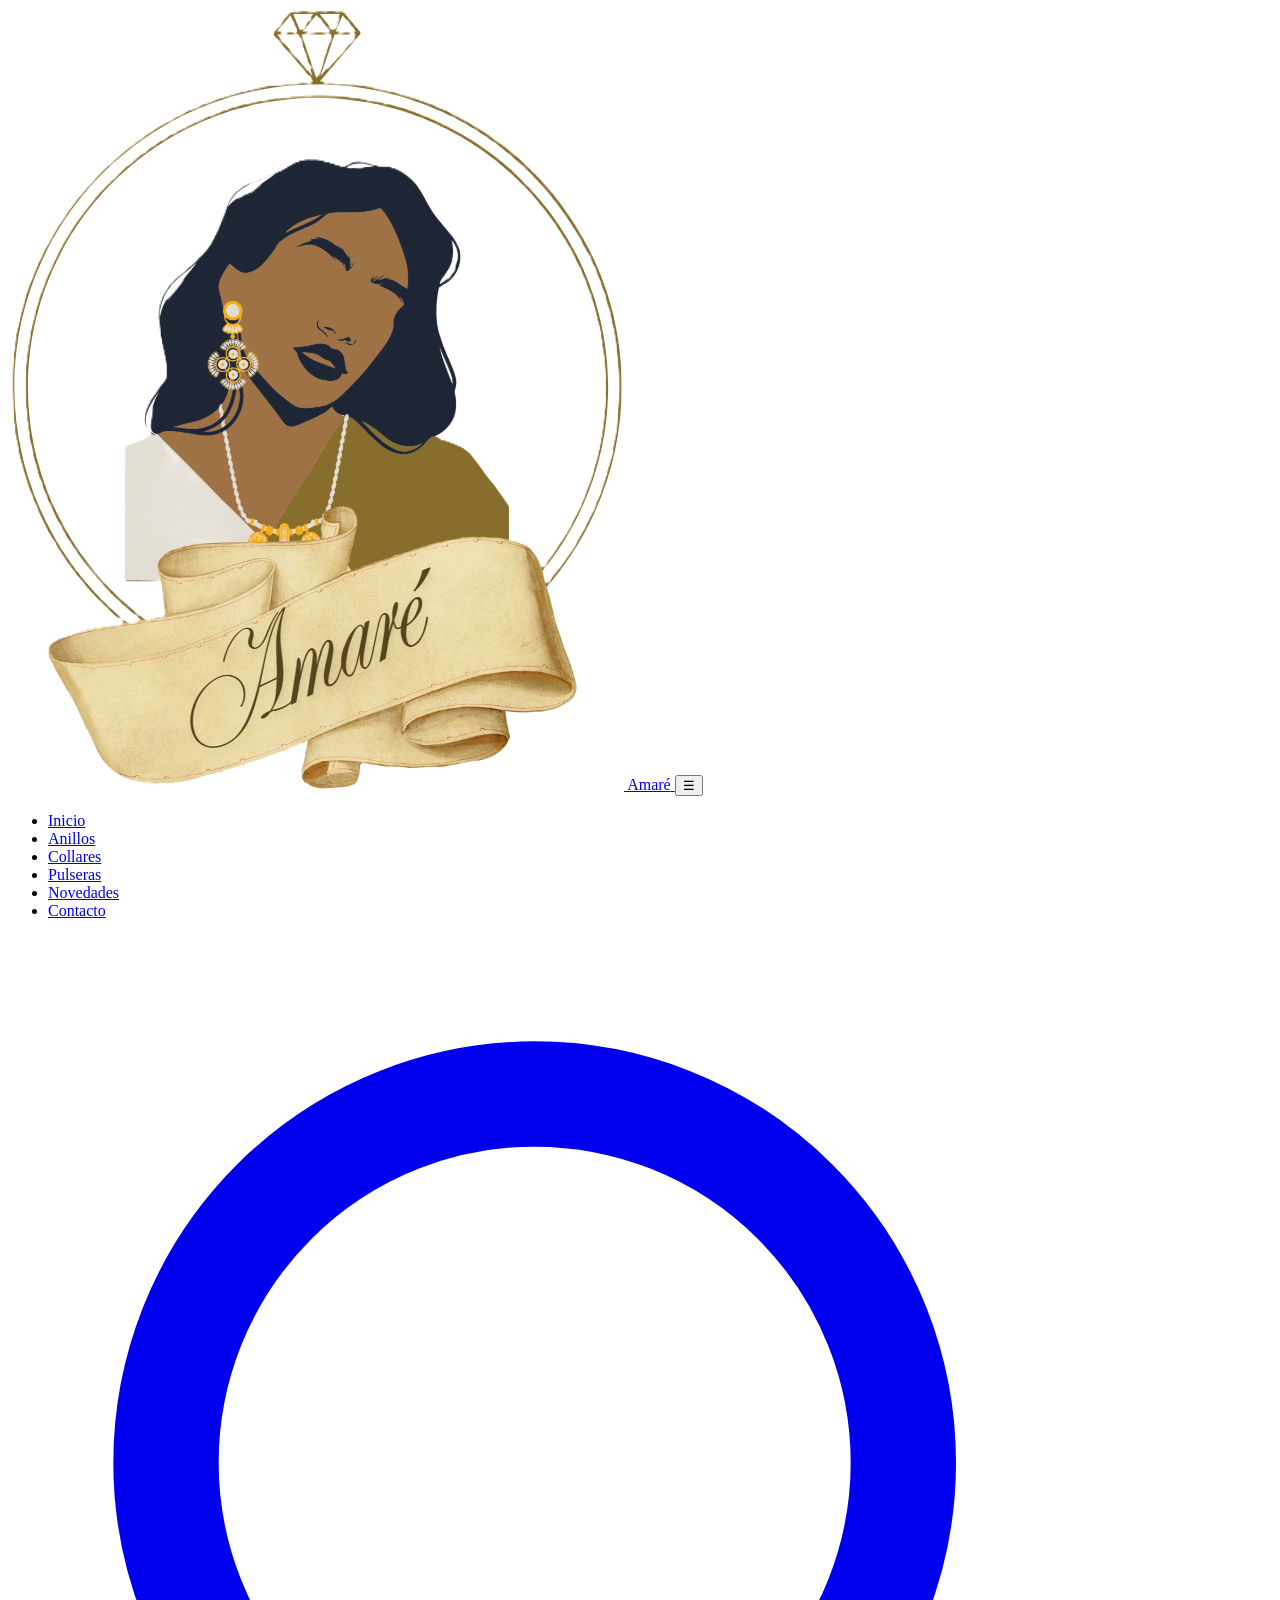
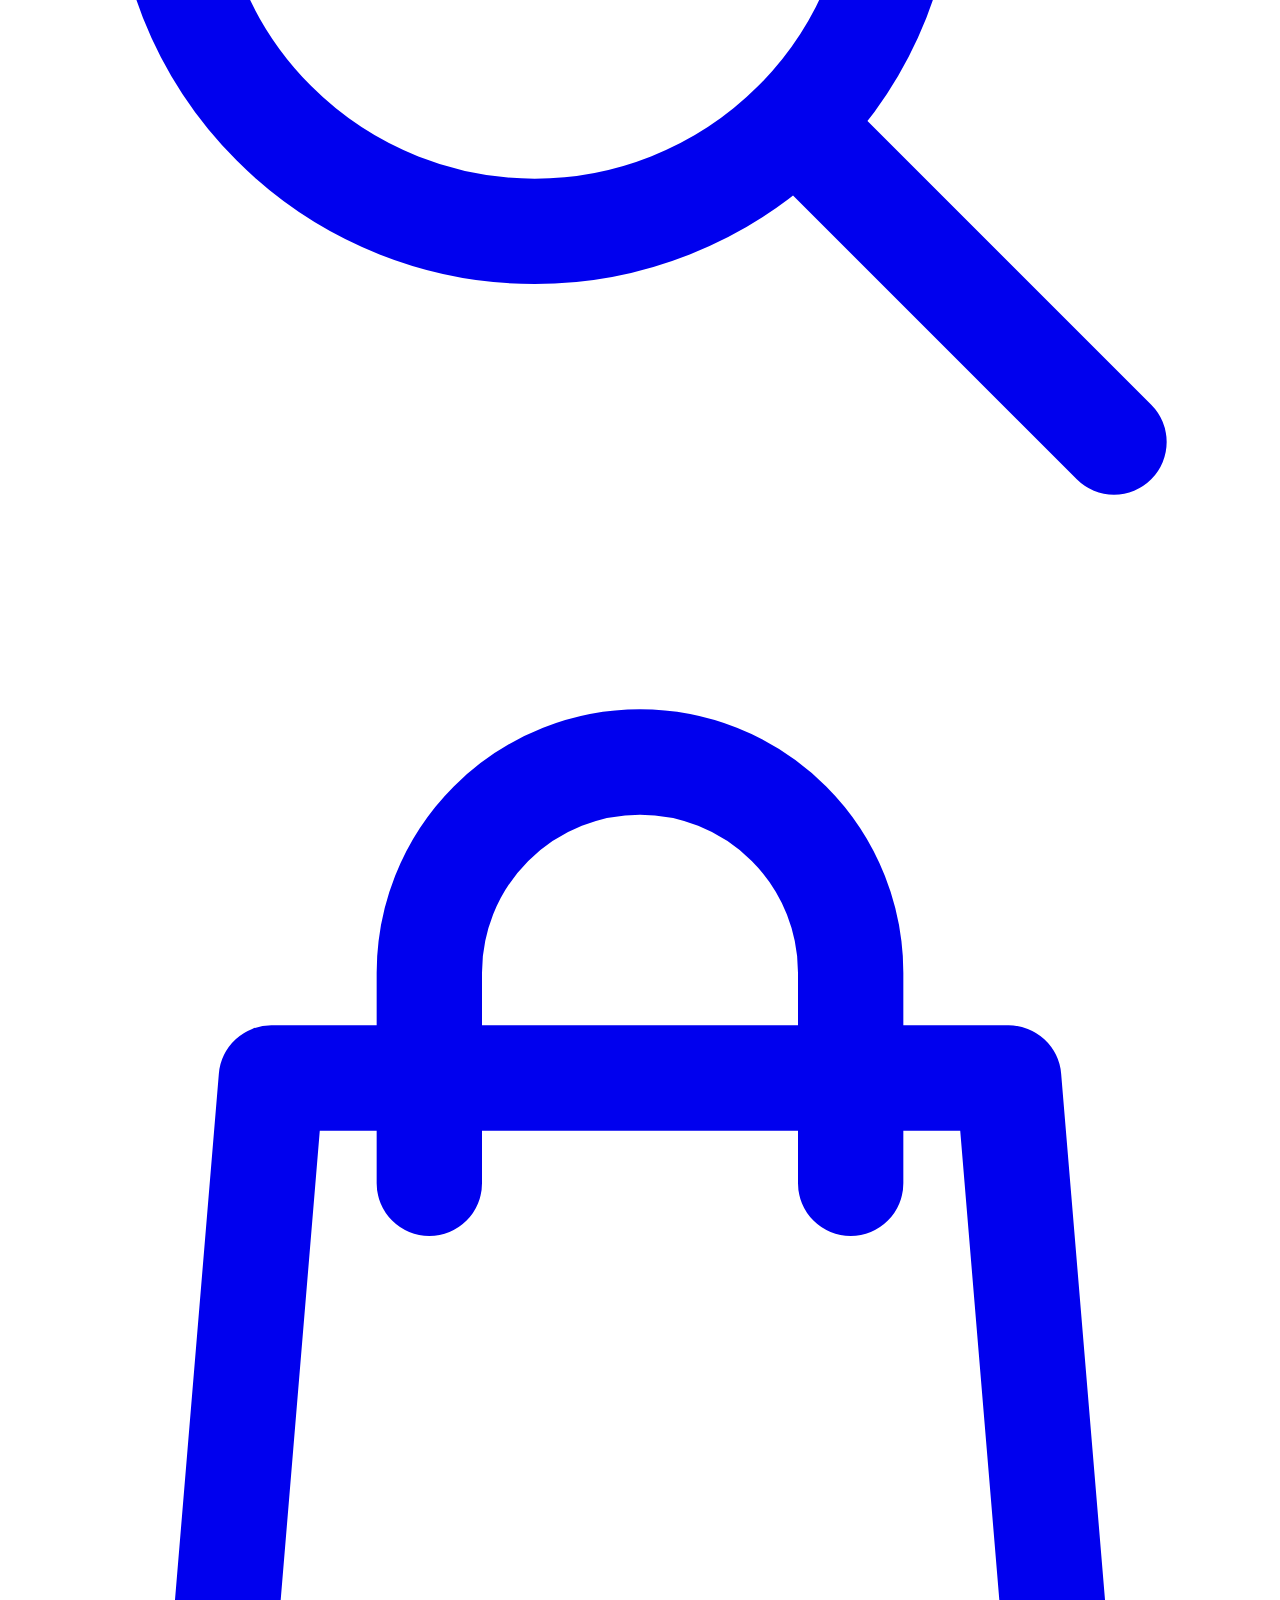
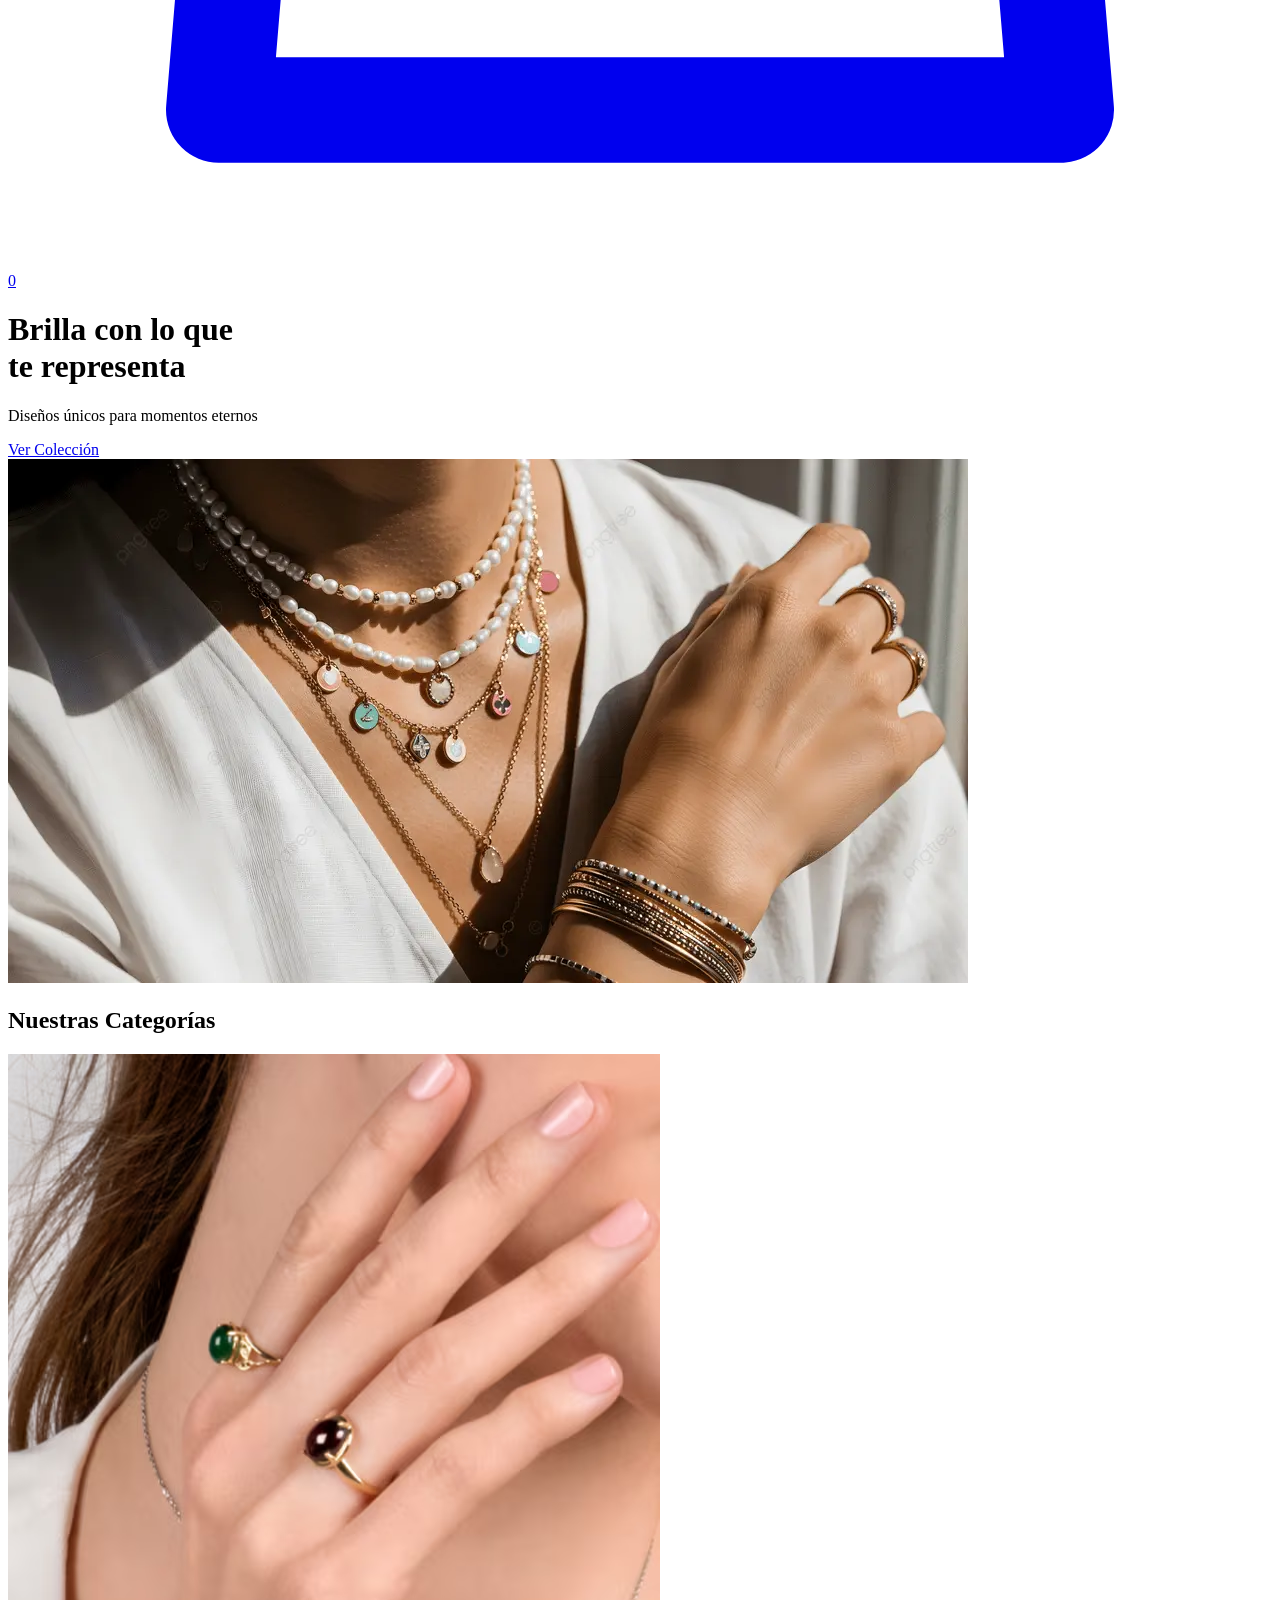
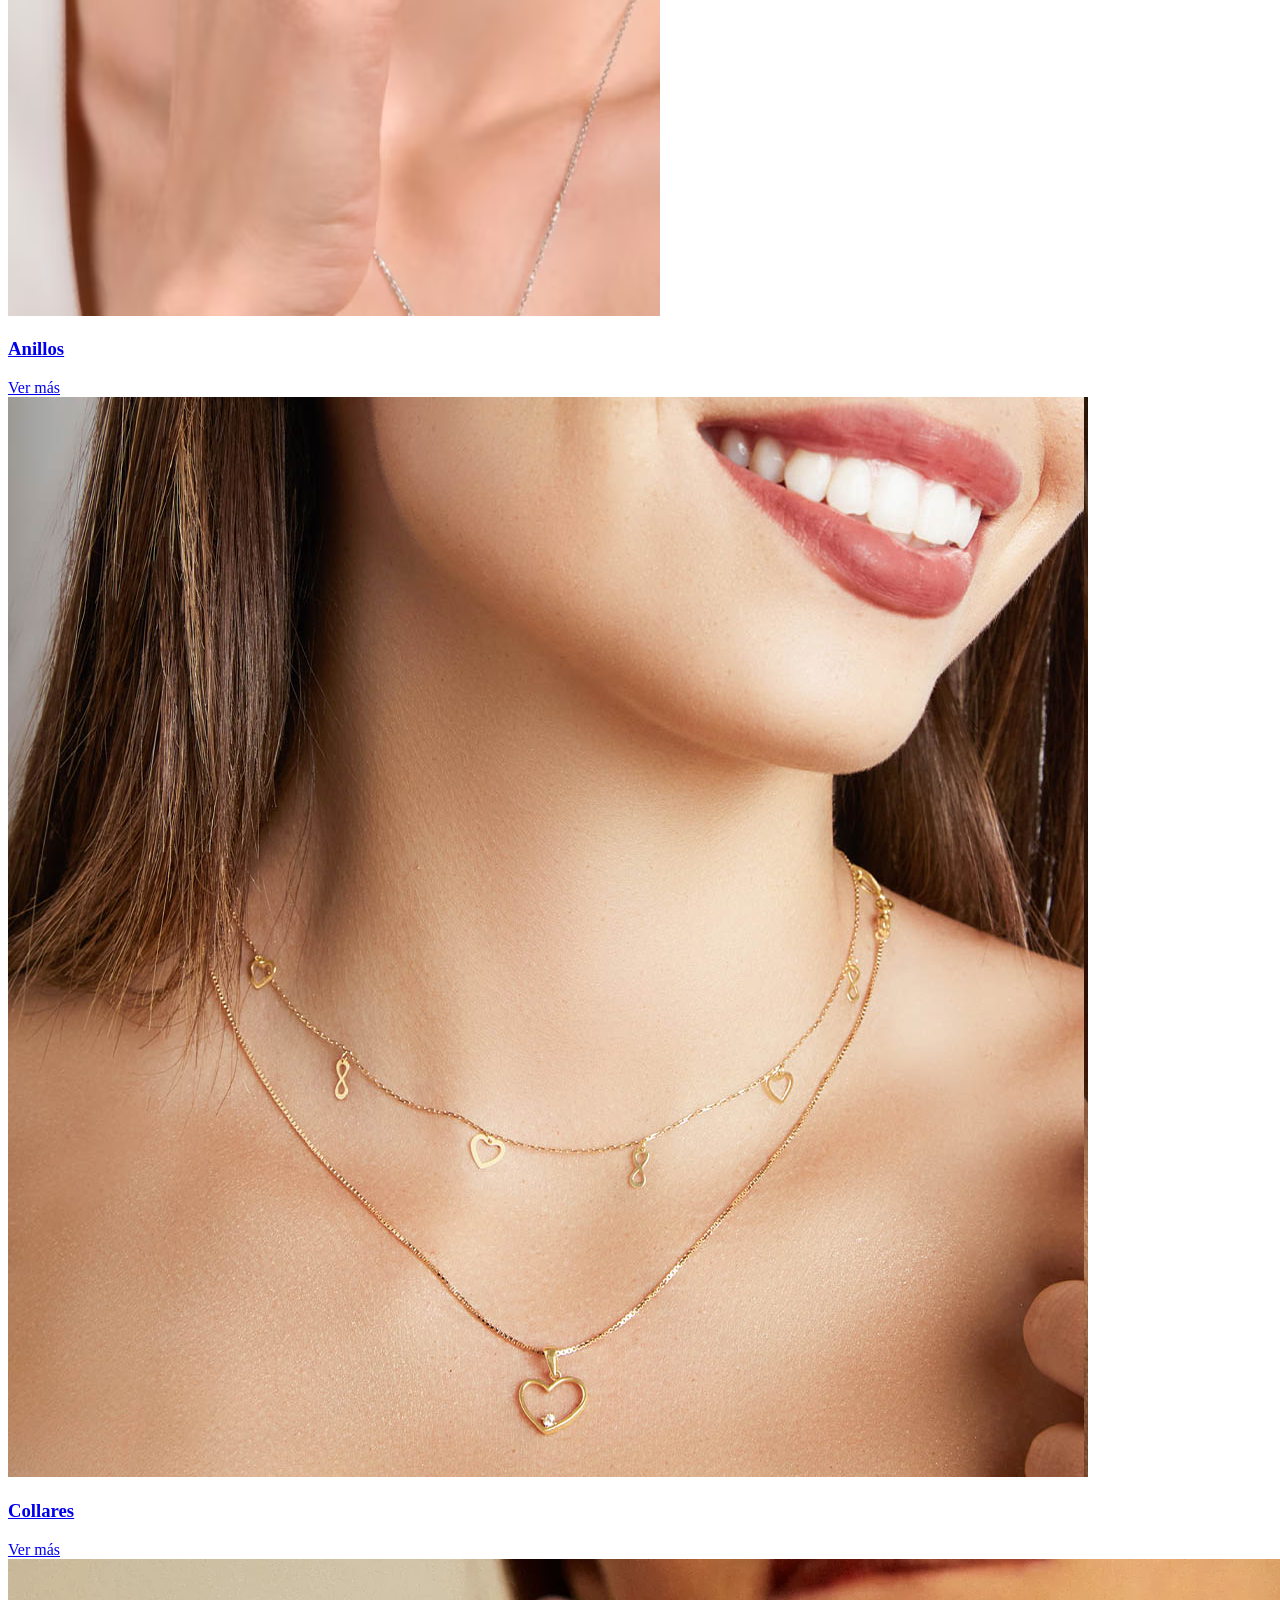
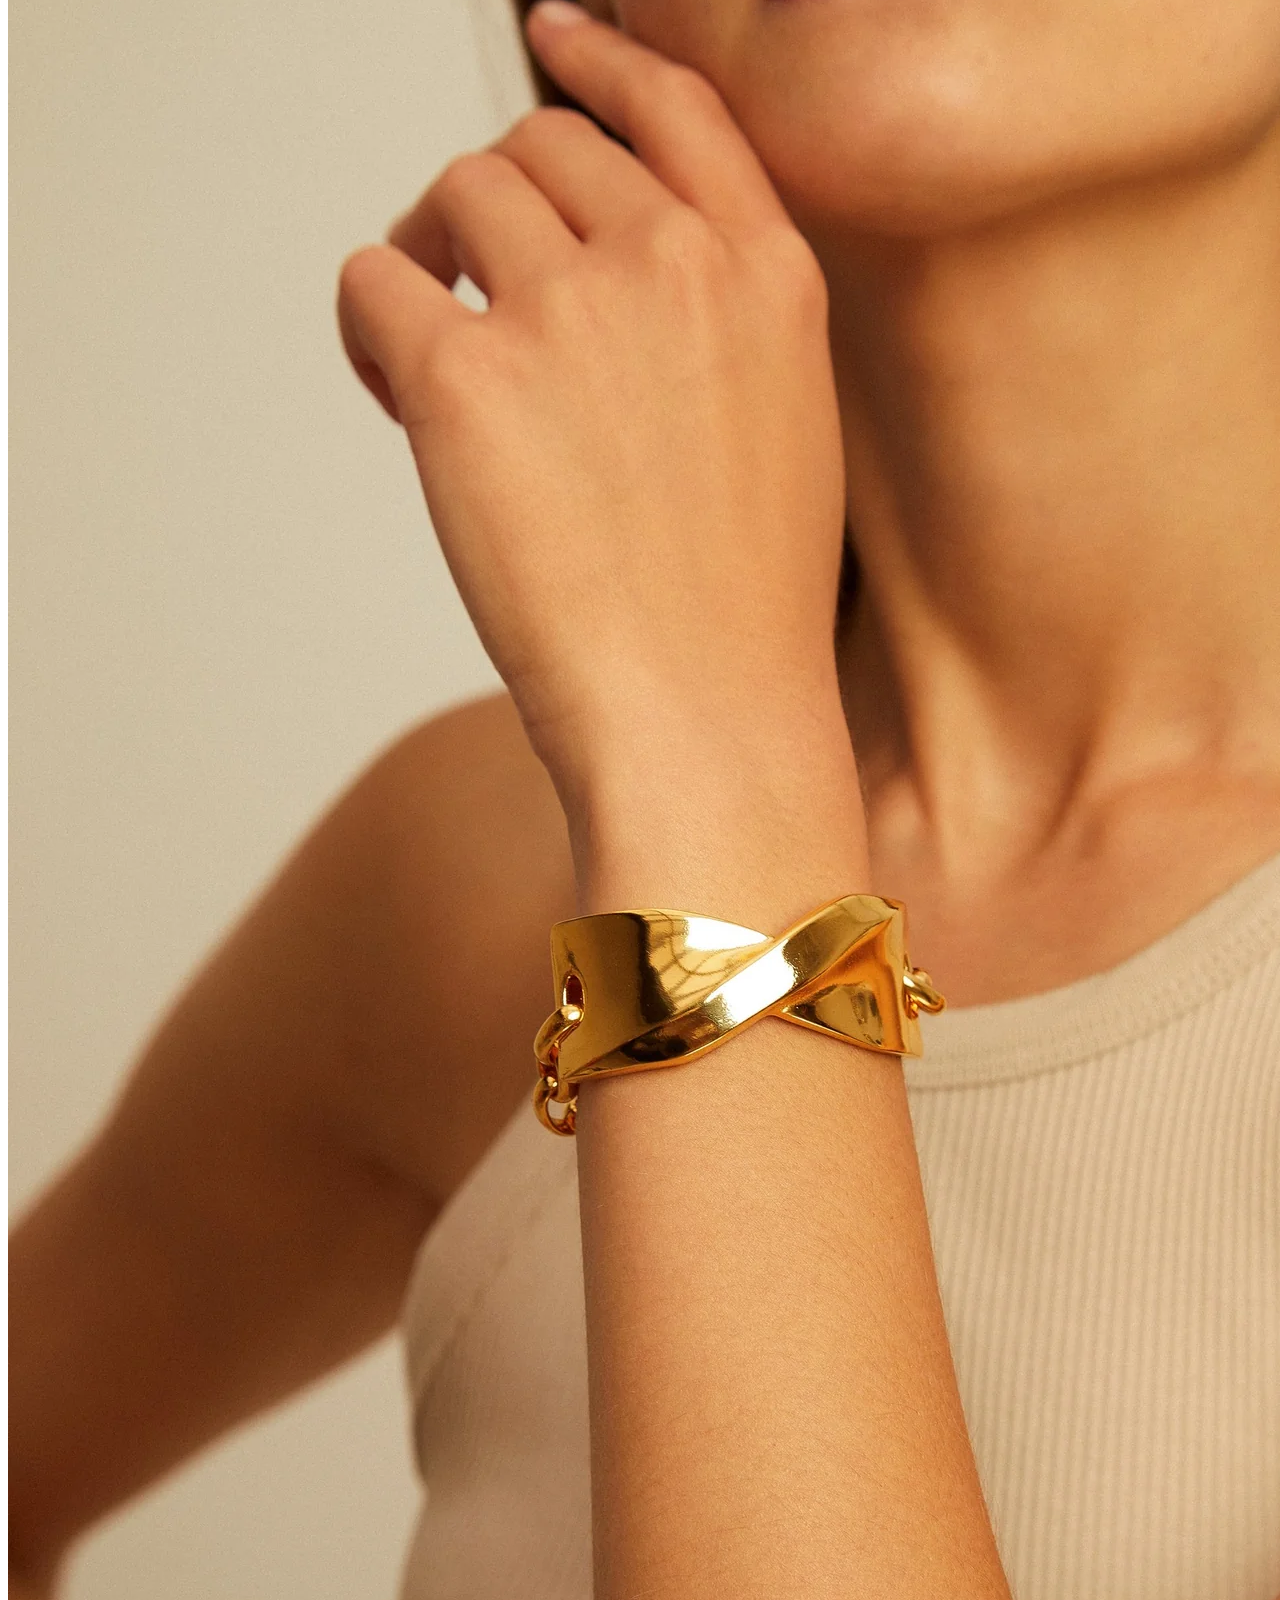
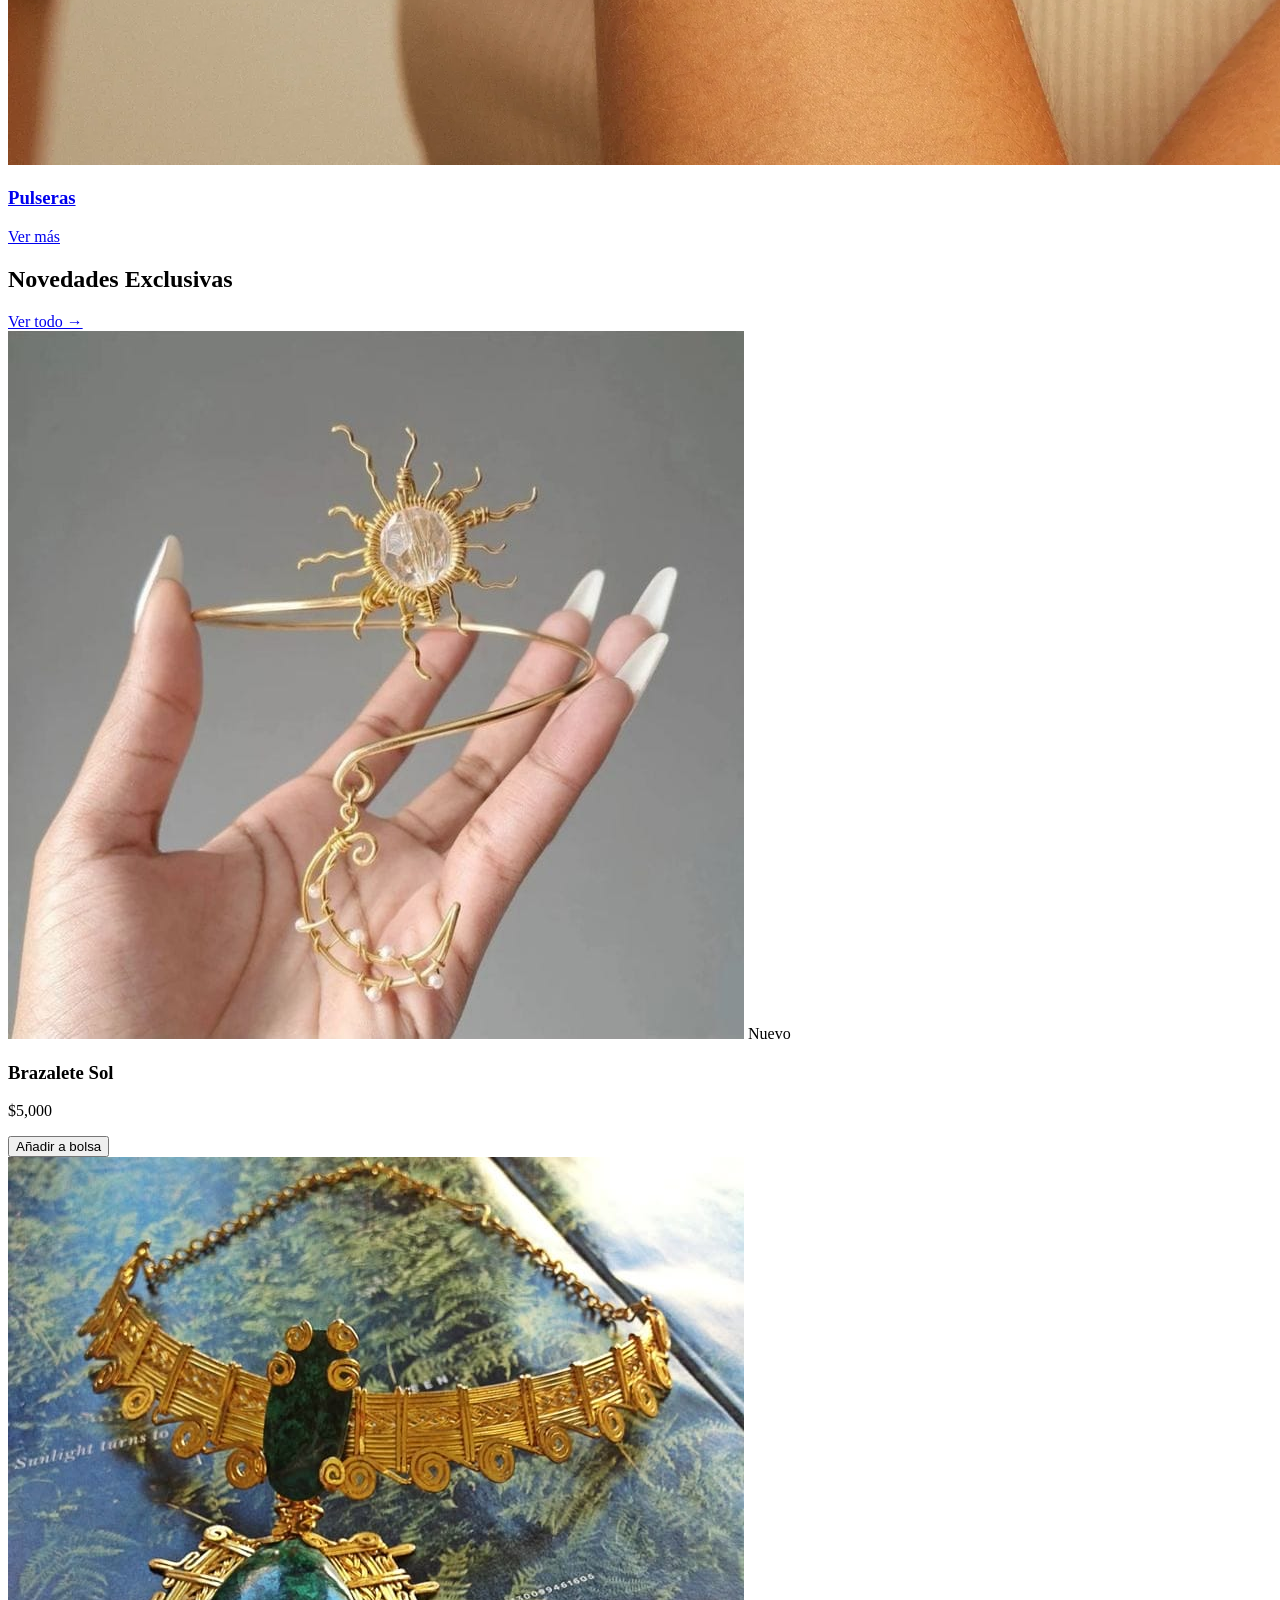
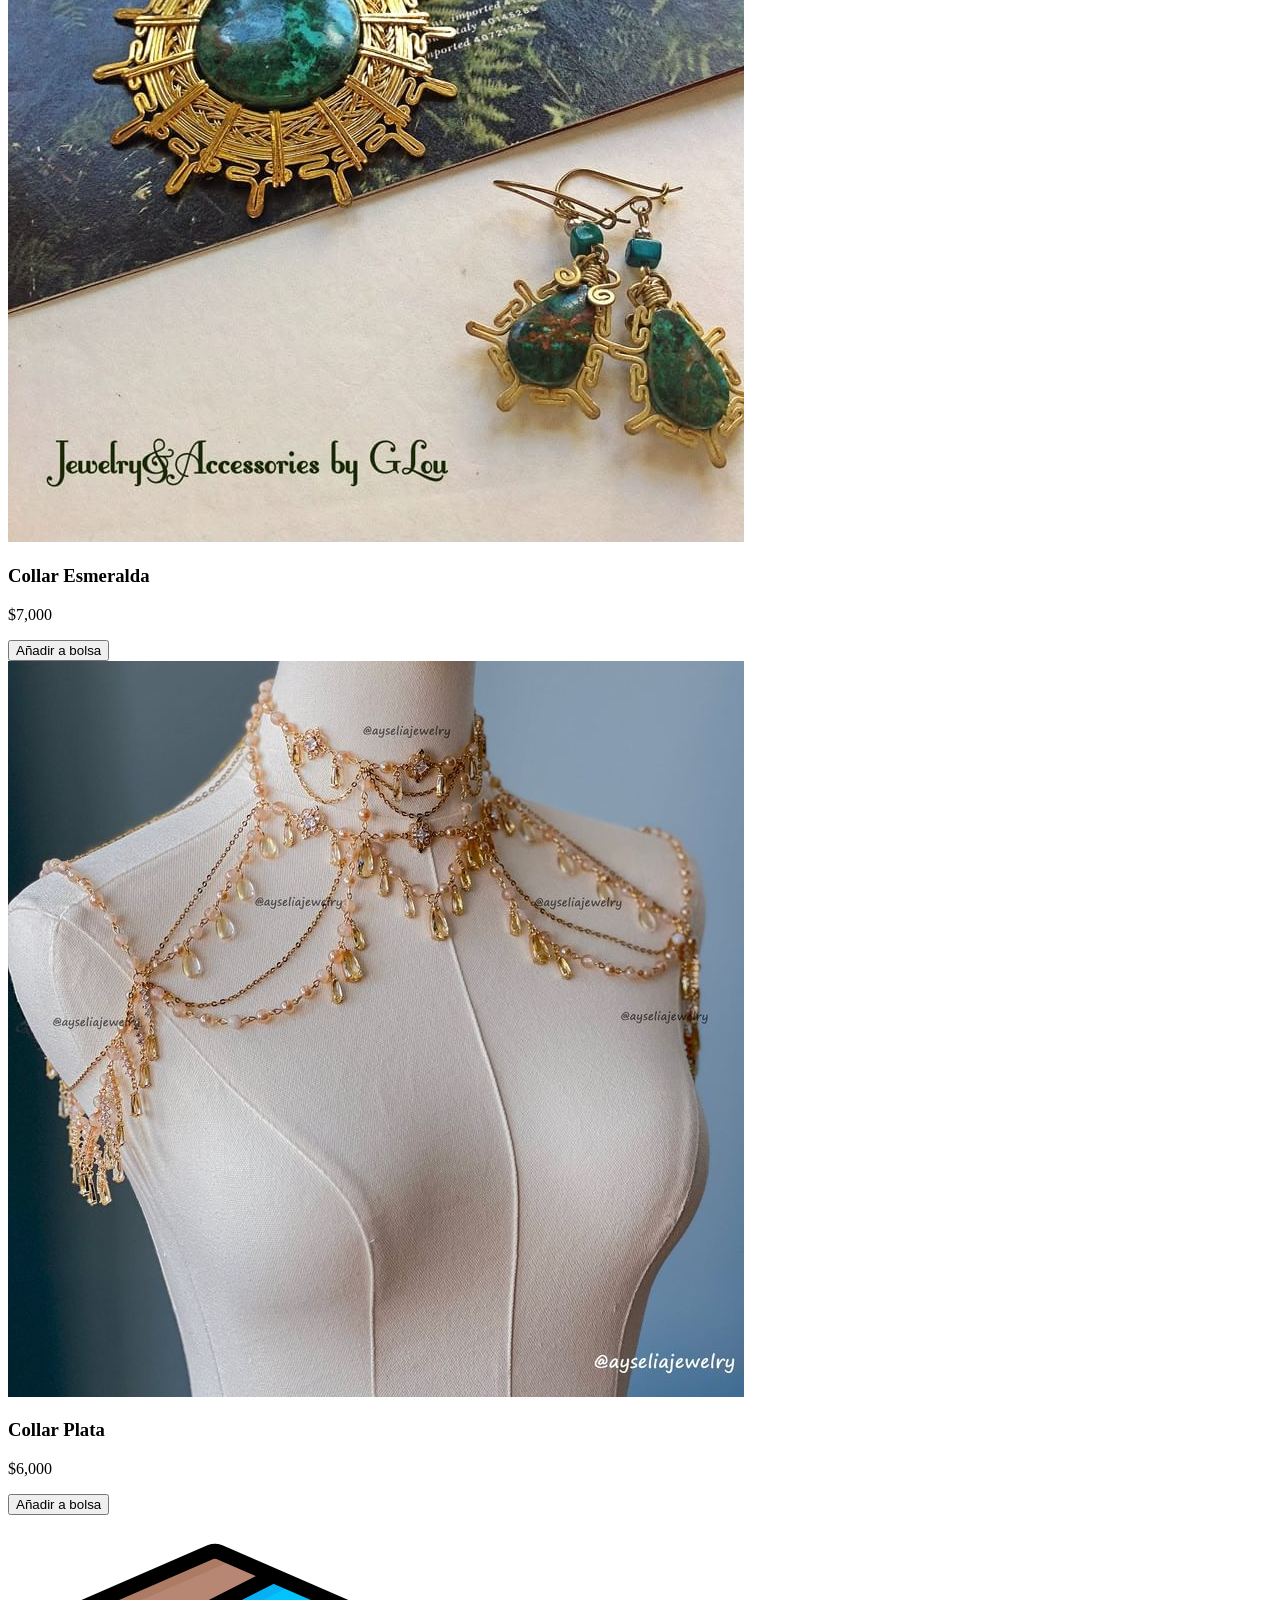
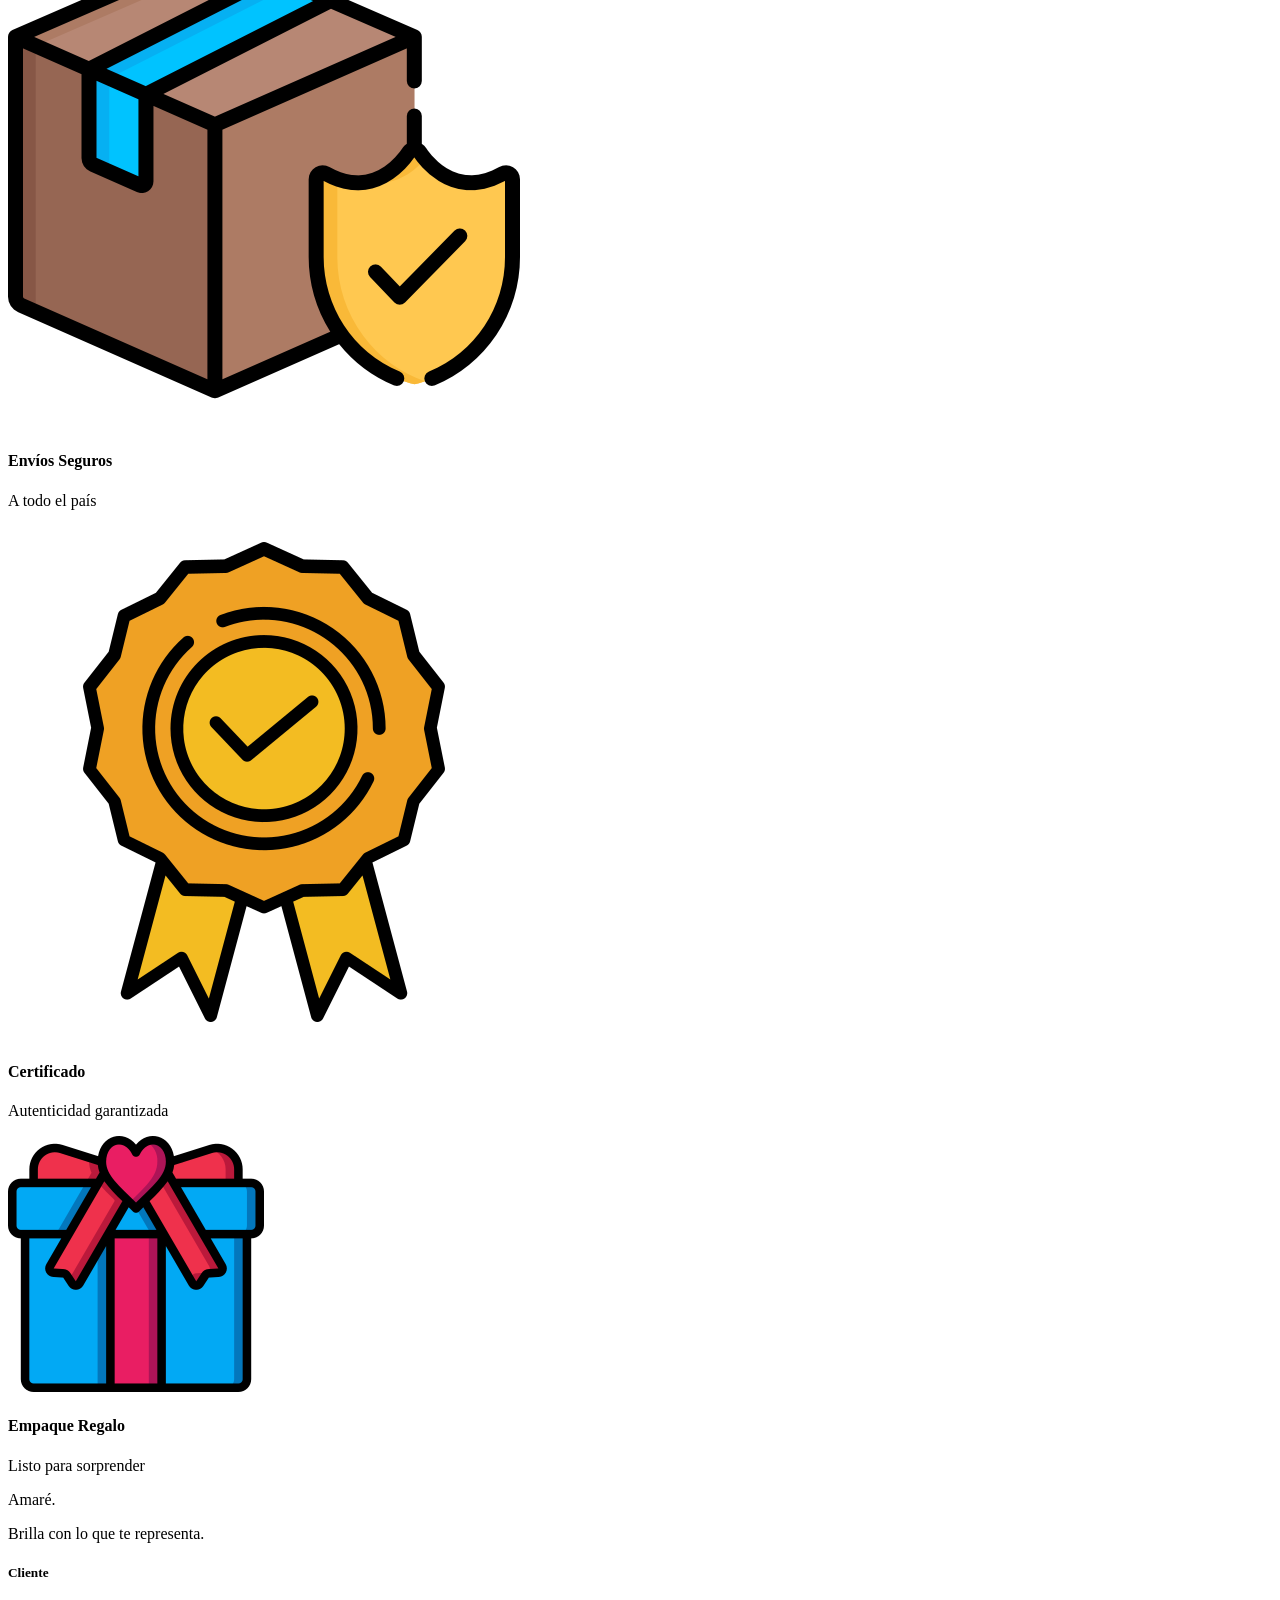
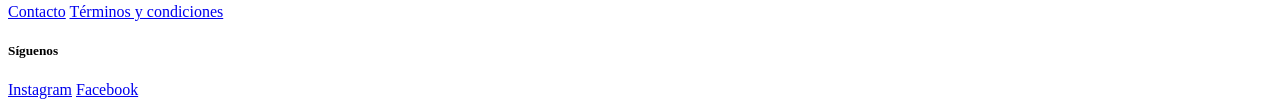
==== index.html @ f0a0099f "agregar estructura inicial html" ====
<!DOCTYPE html>
<html lang="es">

<head>
    <meta charset="UTF-8">
    <meta name="viewport" content="width=device-width, initial-scale=1.0">
    <title>Amaré | Joyería</title>
    <link rel="stylesheet" href="Css/index.css">
    <link href="https://fonts.googleapis.com/css2?family=Playfair+Display:wght@400;700&family=Lato:wght@300;400;700&display=swap" rel="stylesheet">
</head>

<body>

    <nav class="nav-principal">
        <div class="nav-contenedor">

            <a href="index.html" class="nav-marca">
                <img src="img/logo_amare.png" alt="Logo Amaré" class="nav-logo-img">
                <span class="nav-nombre-marca">Amaré</span>
            </a>

            <button class="nav-icono-hamburguesa" onclick="toggleMenu()" aria-label="Abrir menú">☰</button>

            <ul id="menu-mobile" class="nav-lista-enlaces">
                <li><a href="index.html" class="nav-enlace activo">Inicio</a></li>
                <li><a href="productos.html#anillos" class="nav-enlace">Anillos</a></li>
                <li><a href="productos.html#collares" class="nav-enlace">Collares</a></li>
                <li><a href="productos.html#pulseras" class="nav-enlace">Pulseras</a></li>
                <li><a href="novedades.html" class="nav-enlace">Novedades</a></li>
                <li><a href="contacto.html" class="nav-enlace">Contacto</a></li>
            </ul>

            <div class="nav-iconos-derecha">
                <a href="#" title="Buscar">
                    <svg class="nav-icono-svg" fill="none" viewBox="0 0 24 24" stroke="currentColor">
                        <path stroke-linecap="round" stroke-linejoin="round" stroke-width="2"
                            d="M21 21l-6-6m2-5a7 7 0 11-14 0 7 7 0 0114 0z" />
                    </svg>
                </a>
                <a href="#" title="Bolsa de Compras" class="nav-contenedor-bolsa">
                    <svg class="nav-icono-svg" fill="none" viewBox="0 0 24 24" stroke="currentColor">
                        <path stroke-linecap="round" stroke-linejoin="round" stroke-width="2"
                            d="M16 11V7a4 4 0 00-8 0v4M5 9h14l1 12H4L5 9z" />
                    </svg>
                    <span class="nav-contador-bolsa">0</span>
                </a>
            </div>
        </div>
    </nav>

    <header class="hero-seccion">
        <div class="hero-texto-contenedor">
            <h1 class="hero-titulo">Brilla con lo que <br>te representa</h1>
            <p class="hero-subtitulo">Diseños únicos para momentos eternos</p>
            <a href="productos.html" class="boton-primario">Ver Colección</a>
        </div>
        <div class="hero-fondo-img">
            <img src="img/banner_principal.jpg" alt="Banner Joyería">
        </div>
    </header>

    <main>
        <section class="categorias-seccion">
            <h2 class="titulo-general">Nuestras Categorías</h2>

            <div class="categorias-grid">
                <article class="categoria-tarjeta">
                    <a href="productos.html#anillos">
                        <img src="img/cat_anillos.jpg" alt="Anillos" class="categoria-img">
                        <div class="categoria-overlay">
                            <h3>Anillos</h3>
                            <span>Ver más</span>
                        </div>
                    </a>
                </article>

                <article class="categoria-tarjeta">
                    <a href="productos.html#collares">
                        <img src="img/cat_collares.jpg" alt="Collares" class="categoria-img">
                        <div class="categoria-overlay">
                            <h3>Collares</h3>
                            <span>Ver más</span>
                        </div>
                    </a>
                </article>

                <article class="categoria-tarjeta">
                    <a href="productos.html#pulseras">
                        <img src="img/cat_pulseras.jpg" alt="Pulseras" class="categoria-img">
                        <div class="categoria-overlay">
                            <h3>Pulseras</h3>
                            <span>Ver más</span>
                        </div>
                    </a>
                </article>
            </div>
        </section>

        <section id="colecciones" class="productos-seccion">
            <div class="productos-cabecera">
                <h2 class="titulo-general">Novedades Exclusivas</h2>
                <a href="novedades.html" class="enlace-texto-dorado">Ver todo →</a>
            </div>

            <div class="productos-grid">
                <article class="producto-tarjeta">
                    <div class="producto-img-box">
                        <img src="img/prod_brazalete_sol.jpg" alt="Brazalete Sol">
                        <span class="producto-etiqueta">Nuevo</span>
                    </div>
                    <div class="producto-info">
                        <h3>Brazalete Sol</h3>
                        <p class="producto-precio">$5,000</p>
                        <button class="boton-agregar">Añadir a bolsa</button>
                    </div>
                </article>

                <article class="producto-tarjeta">
                    <div class="producto-img-box">
                        <img src="img/prod_collar_esmeralda.jpg" alt="Collar Esmeralda">
                    </div>
                    <div class="producto-info">
                        <h3>Collar Esmeralda</h3>
                        <p class="producto-precio">$7,000</p>
                        <button class="boton-agregar">Añadir a bolsa</button>
                    </div>
                </article>

                <article class="producto-tarjeta">
                    <div class="producto-img-box">
                        <img src="img/prod_collar_plata.jpg" alt="Collar Plata">
                    </div>
                    <div class="producto-info">
                        <h3>Collar Plata</h3>
                        <p class="producto-precio">$6,000</p>
                        <button class="boton-agregar">Añadir a bolsa</button>
                    </div>
                </article>
            </div>
        </section>

        <section class="confianza-barra">
            <div class="confianza-item">
                <img src="img/icono_envio.png" alt="Icono Envio" class="confianza-icono">
                <h4>Envíos Seguros</h4>
                <p>A todo el país</p>
            </div>
            <div class="confianza-item">
                <img src="img/icono_garantia.png" alt="Icono Garantia" class="confianza-icono">
                <h4>Certificado</h4>
                <p>Autenticidad garantizada</p>
            </div>
            <div class="confianza-item">
                <img src="img/icono_regalo.png" alt="Icono Regalo" class="confianza-icono">
                <h4>Empaque Regalo</h4>
                <p>Listo para sorprender</p>
            </div>
        </section>
    </main>

    <footer class="footer-seccion">
        <div class="footer-grid">
            <div class="footer-columna">
                <span class="footer-marca">Amaré.</span>
                <p>Brilla con lo que te representa.</p>
            </div>
            <div class="footer-columna">
                <h5>Cliente</h5>
                <a href="contacto.html" class="footer-enlace">Contacto</a>
                <a href="#" class="footer-enlace">Términos y condiciones</a>
            </div>
            <div class="footer-columna">
                <h5>Síguenos</h5>
                <a href="https://www.instagram.com" class="footer-social-link">Instagram</a>
                <a href="https://www.facebook.com" class="footer-social-link">Facebook</a>
            </div>
        </div>
    </footer>

    <script src="js/navegacion.js"></script>
</body>

</html>
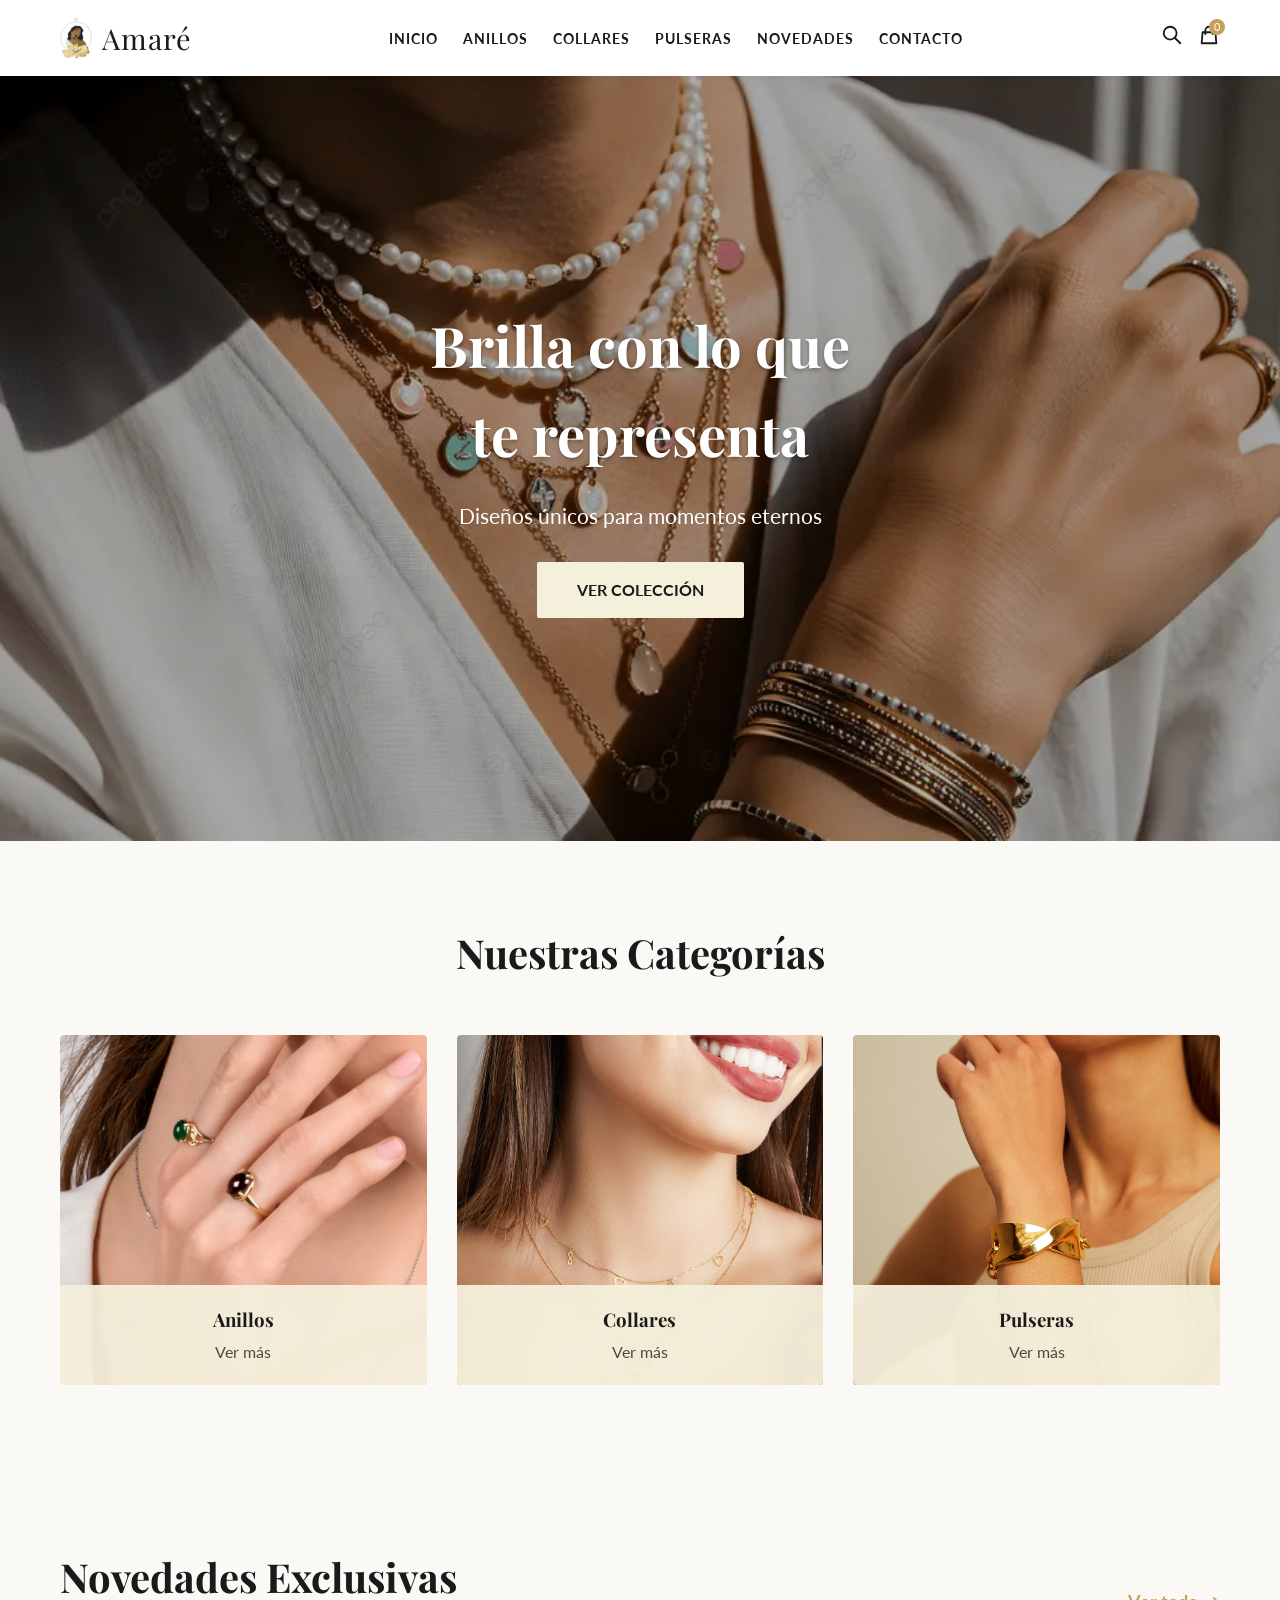
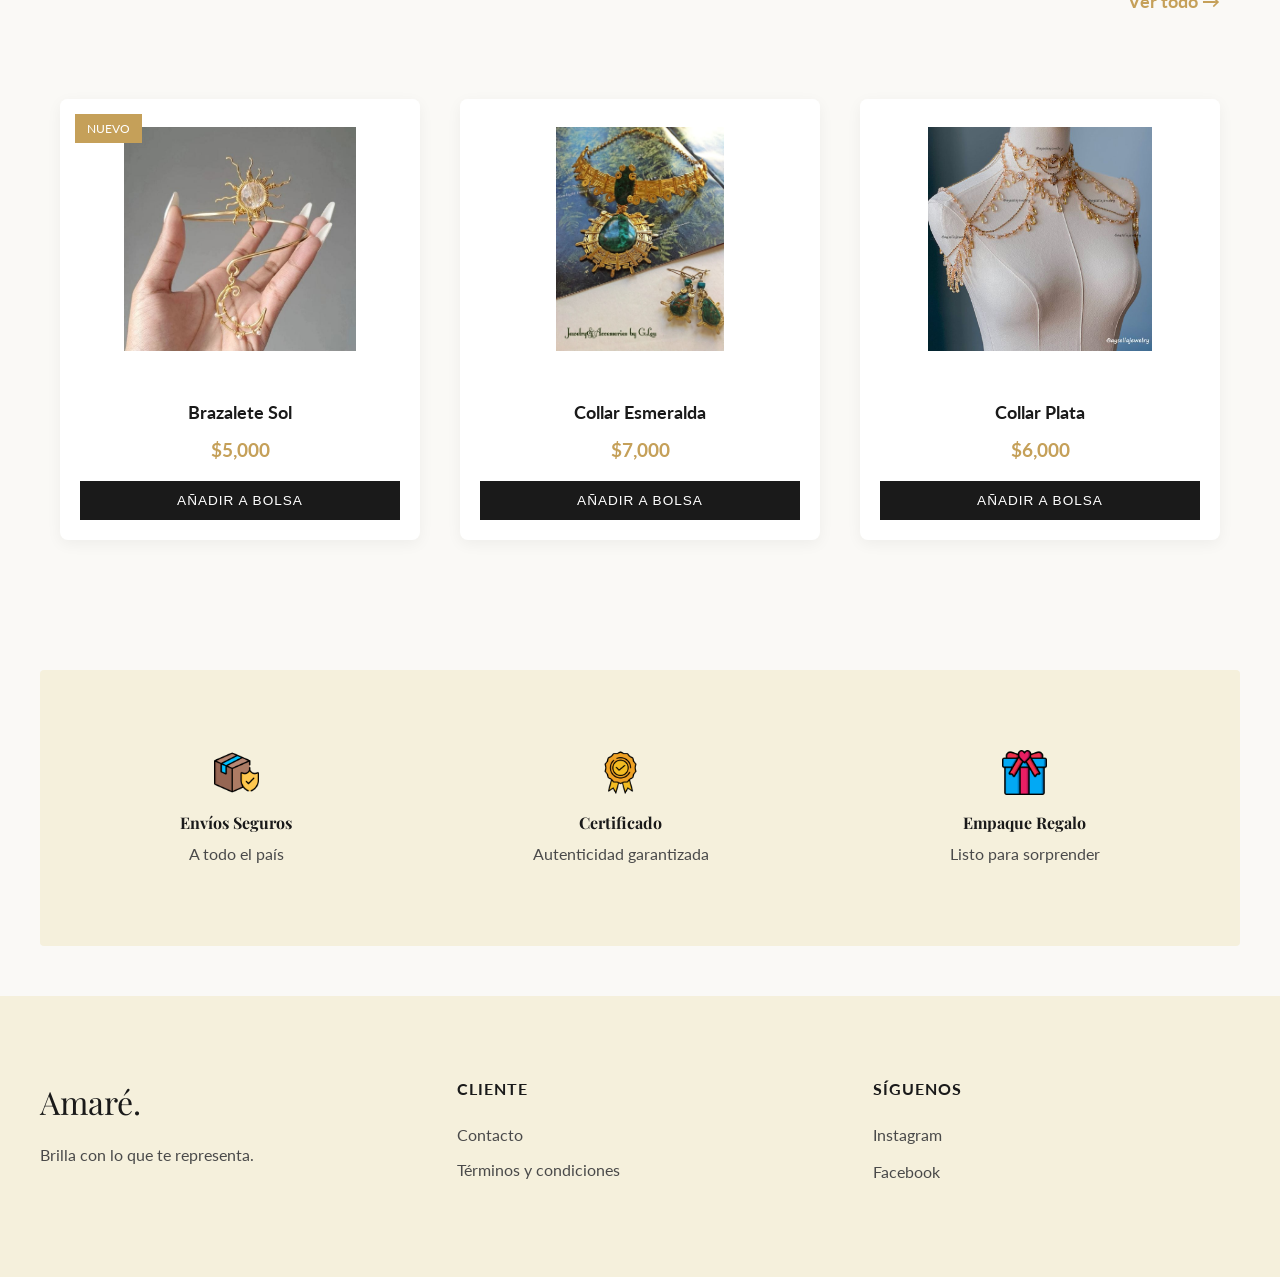
==== commit 0cf13af8: "Fix typos in alt attributes for images" ====
--- a/index.html
+++ b/index.html
@@ -141,12 +141,12 @@
 
         <section class="confianza-barra">
             <div class="confianza-item">
-                <img src="img/icono_envio.png" alt="Icono Envio" class="confianza-icono">
+                <img src="img/icono_envio.png" alt="Icono Envío" class="confianza-icono">
                 <h4>Envíos Seguros</h4>
                 <p>A todo el país</p>
             </div>
             <div class="confianza-item">
-                <img src="img/icono_garantia.png" alt="Icono Garantia" class="confianza-icono">
+                <img src="img/icono_garantia.png" alt="Icono Garantía" class="confianza-icono">
                 <h4>Certificado</h4>
                 <p>Autenticidad garantizada</p>
             </div>
--- a/Css/index.css
+++ b/Css/index.css
@@ -0,0 +1,636 @@
+:root {
+  --color-beige-claro: #faf9f6;
+  --color-beige-oscuro: #f5f0dc;
+  --color-blanco: #ffffff;
+  --color-texto-negro: #1a1a1a;
+  --color-texto-gris: #4a4a4a;
+  --color-dorado: #c5a059;
+
+  --fuente-titulos: "Playfair Display", serif;
+  --fuente-cuerpo: "Lato", sans-serif;
+}
+
+* {
+  margin: 0;
+  padding: 0;
+  box-sizing: border-box;
+}
+
+body {
+  background-color: var(--color-beige-claro);
+  font-family: var(--fuente-cuerpo);
+  color: var(--color-texto-gris);
+  line-height: 1.6;
+}
+
+body.modo-oscuro {
+  background-color: #333;
+  color: #fff;
+}
+
+a {
+  text-decoration: none;
+  color: inherit;
+  transition: color 0.3s ease;
+}
+
+ul {
+  list-style: none;
+}
+
+img {
+  max-width: 100%;
+  display: block;
+}
+
+.nav-principal {
+  position: sticky;
+  top: 0;
+  background-color: var(--color-blanco);
+  z-index: 1000;
+  box-shadow: 0 1px 5px rgba(0, 0, 0, 0.05);
+  padding: 15px 0;
+}
+
+.nav-contenedor {
+  max-width: 1200px;
+  margin: 0 auto;
+  padding: 0 20px;
+  display: flex;
+  justify-content: space-between;
+  align-items: center;
+}
+
+.nav-marca {
+  display: flex;
+  align-items: center;
+  gap: 10px;
+}
+
+.nav-logo-img {
+  height: 40px;
+  width: auto;
+}
+
+.nav-nombre-marca {
+  font-family: var(--fuente-titulos);
+  font-size: 1.8rem;
+  color: var(--color-texto-negro);
+  letter-spacing: 1px;
+}
+
+.nav-lista-enlaces {
+  display: flex;
+  gap: 25px;
+}
+
+.nav-enlace {
+  text-transform: uppercase;
+  font-size: 0.85rem;
+  letter-spacing: 1px;
+  color: var(--color-texto-negro);
+  font-weight: 700;
+}
+
+.nav-enlace:hover {
+  color: var(--color-dorado);
+}
+
+.nav-iconos-derecha {
+  display: flex;
+  gap: 15px;
+}
+
+.nav-icono-svg {
+  width: 22px;
+  height: 22px;
+  color: var(--color-texto-negro);
+  cursor: pointer;
+}
+
+.nav-icono-svg:hover {
+  color: var(--color-dorado);
+}
+
+.nav-contenedor-bolsa {
+  position: relative;
+}
+
+.nav-contador-bolsa {
+  position: absolute;
+  top: -5px;
+  right: -5px;
+  background-color: var(--color-dorado);
+  color: var(--color-blanco);
+  font-size: 0.7rem;
+  width: 16px;
+  height: 16px;
+  border-radius: 50%;
+  display: flex;
+  justify-content: center;
+  align-items: center;
+}
+
+.nav-checkbox-trigger,
+.nav-icono-hamburguesa {
+  display: none;
+}
+
+.hero-seccion {
+  position: relative;
+  height: 85vh;
+  display: flex;
+  align-items: center;
+  justify-content: center;
+  overflow: hidden;
+}
+
+.hero-fondo-img {
+  position: absolute;
+  top: 0;
+  left: 0;
+  width: 100%;
+  height: 100%;
+  z-index: -1;
+}
+
+.hero-fondo-img img {
+  width: 100%;
+  height: 100%;
+  object-fit: cover;
+  filter: brightness(0.7);
+}
+
+.hero-texto-contenedor {
+  text-align: center;
+  color: var(--color-blanco);
+  padding: 20px;
+  position: relative;
+  z-index: 1;
+}
+
+.hero-titulo {
+  font-family: var(--fuente-titulos);
+  font-size: 3.5rem;
+  margin-bottom: 20px;
+  text-shadow: 0 2px 4px rgba(0, 0, 0, 0.3);
+}
+
+.hero-subtitulo {
+  font-size: 1.3rem;
+  margin-bottom: 30px;
+}
+
+.boton-primario {
+  display: inline-block;
+  padding: 15px 40px;
+  background-color: var(--color-beige-oscuro);
+  color: var(--color-texto-negro);
+  font-weight: bold;
+  text-transform: uppercase;
+  border-radius: 2px;
+}
+
+.boton-primario:hover {
+  background-color: var(--color-blanco);
+  transform: scale(1.05);
+}
+
+.categorias-seccion,
+.productos-seccion,
+.confianza-barra {
+  padding: 80px 20px;
+  max-width: 1200px;
+  margin: 0 auto;
+}
+
+.titulo-general {
+  font-family: var(--fuente-titulos);
+  text-align: center;
+  font-size: 2.5rem;
+  margin-bottom: 50px;
+  color: var(--color-texto-negro);
+}
+
+.categorias-grid {
+  display: grid;
+  grid-template-columns: repeat(auto-fit, minmax(300px, 1fr));
+  gap: 30px;
+}
+
+.categoria-tarjeta {
+  position: relative;
+  height: 350px;
+  overflow: hidden;
+  border-radius: 4px;
+  cursor: pointer;
+  transition: transform 0.2s ease, box-shadow 0.2s ease;
+}
+
+.categoria-img {
+  width: 100%;
+  height: 100%;
+  object-fit: cover;
+  transition: transform 0.5s;
+}
+
+.categoria-tarjeta:hover .categoria-img {
+  transform: scale(1.1);
+}
+
+.categoria-overlay {
+  position: absolute;
+  bottom: 0;
+  left: 0;
+  width: 100%;
+  background: rgba(245, 240, 220, 0.95);
+  padding: 20px;
+  text-align: center;
+}
+
+.categoria-overlay h3 {
+  font-family: var(--fuente-titulos);
+  color: var(--color-texto-negro);
+  margin-bottom: 5px;
+}
+
+.productos-cabecera {
+  display: flex;
+  justify-content: space-between;
+  align-items: center;
+  margin-bottom: 40px;
+}
+
+.enlace-texto-dorado {
+  color: var(--color-dorado);
+  font-weight: bold;
+  font-size: 1.1rem;
+}
+
+.productos-grid {
+  display: grid;
+  grid-template-columns: repeat(auto-fit, minmax(280px, 1fr));
+  gap: 40px;
+}
+
+.producto-tarjeta {
+  background: var(--color-blanco);
+  border-radius: 8px;
+  box-shadow: 0 4px 15px rgba(0, 0, 0, 0.05);
+  transition: transform 0.2s ease, box-shadow 0.2s ease;
+  overflow: hidden;
+}
+
+.producto-tarjeta:hover {
+  transform: translateY(-5px);
+}
+
+.producto-img-box {
+  position: relative;
+  height: 280px;
+  display: flex;
+  align-items: center;
+  justify-content: center;
+  background-color: var(--color-blanco);
+}
+
+.producto-img-box img {
+  max-height: 80%;
+  object-fit: contain;
+}
+
+.producto-etiqueta {
+  position: absolute;
+  top: 15px;
+  left: 15px;
+  background-color: var(--color-dorado);
+  color: var(--color-blanco);
+  padding: 5px 12px;
+  font-size: 0.75rem;
+  text-transform: uppercase;
+}
+
+.producto-info {
+  padding: 20px;
+  text-align: center;
+}
+
+.producto-info h3 {
+  font-size: 1.1rem;
+  margin-bottom: 8px;
+  color: var(--color-texto-negro);
+}
+
+.producto-precio {
+  color: var(--color-dorado);
+  font-weight: bold;
+  font-size: 1.2rem;
+  margin-bottom: 15px;
+}
+
+.boton-agregar {
+  width: 100%;
+  padding: 12px;
+  background-color: var(--color-texto-negro);
+  color: var(--color-blanco);
+  border: none;
+  cursor: pointer;
+  text-transform: uppercase;
+  font-size: 0.85rem;
+  letter-spacing: 1px;
+  transition: all 0.3s ease;
+}
+
+.boton-agregar:hover {
+  background-color: #c5a059;
+  color: #fff;
+}
+
+.confianza-barra {
+  display: flex;
+  justify-content: space-around;
+  background-color: var(--color-beige-oscuro);
+  text-align: center;
+  margin-top: 50px;
+  border-radius: 4px;
+}
+
+.confianza-icono {
+  width: 45px;
+  height: auto;
+  margin: 0 auto 15px;
+}
+
+.confianza-item h4 {
+  font-family: var(--fuente-titulos);
+  margin-bottom: 5px;
+  color: var(--color-texto-negro);
+}
+
+.footer-seccion {
+  background-color: var(--color-beige-oscuro);
+  color: var(--color-texto-gris);
+  padding: 80px 20px;
+  margin-top: 50px;
+}
+
+.footer-grid {
+  max-width: 1200px;
+  margin: 0 auto;
+  display: grid;
+  grid-template-columns: repeat(auto-fit, minmax(200px, 1fr));
+  gap: 50px;
+}
+
+.footer-marca {
+  font-family: var(--fuente-titulos);
+  font-size: 2rem;
+  color: var(--color-texto-negro);
+  display: block;
+  margin-bottom: 15px;
+}
+
+.footer-columna h5 {
+  color: var(--color-texto-negro);
+  text-transform: uppercase;
+  margin-bottom: 20px;
+  font-size: 1rem;
+  letter-spacing: 1px;
+}
+
+.footer-enlace {
+  display: block;
+  margin-bottom: 10px;
+}
+
+.footer-enlace:hover {
+  color: var(--color-dorado);
+}
+
+.footer-social-link {
+  display: flex;
+  align-items: center;
+  gap: 10px;
+  margin-bottom: 12px;
+}
+
+.footer-social-link:hover {
+  color: var(--color-dorado);
+}
+
+.footer-icono-svg {
+  width: 20px;
+  height: 20px;
+}
+
+.boton-tema {
+    position: fixed;
+    bottom: 20px;
+    left: 20px;
+    background-color: #c5a059;
+    color: #fff;
+    border: none;
+    padding: 10px 20px;
+    cursor: pointer;
+    border-radius: 5px;
+    box-shadow: 0 4px 15px rgba(0, 0, 0, 0.2);
+}
+
+@media (max-width: 768px) {
+  .nav-icono-hamburguesa {
+    display: block;
+    font-size: 1.8rem;
+    cursor: pointer;
+    color: var(--color-texto-negro);
+    background: none;
+    border: none;
+    padding: 5px;
+    transition: transform 0.3s ease;
+  }
+
+  .nav-icono-hamburguesa.activo {
+    transform: rotate(90deg);
+  }
+
+  .nav-lista-enlaces {
+    display: none;
+    flex-direction: column;
+    position: absolute;
+    top: 100%;
+    left: 0;
+    width: 100%;
+    background-color: var(--color-blanco);
+    padding: 20px;
+    box-shadow: 0 4px 6px rgba(0, 0, 0, 0.1);
+    text-align: center;
+  }
+
+  /* Mostrar menú cuando tiene la clase menu-activo */
+  .nav-lista-enlaces.menu-activo {
+    display: flex;
+  }
+
+  .hero-titulo {
+    font-size: 2.5rem;
+  }
+
+  .confianza-barra {
+    flex-direction: column;
+    gap: 40px;
+  }
+
+  .productos-cabecera {
+    flex-direction: column;
+    gap: 15px;
+  }
+}
+
+/* Modal de bienvenida - Mejorado */
+.modal-overlay {
+  position: fixed;
+  top: 0;
+  left: 0;
+  width: 100%;
+  height: 100%;
+  background: rgba(0, 0, 0, 0.7);
+  display: flex;
+  justify-content: center;
+  align-items: center;
+  z-index: 2000;
+  animation: fadeIn 0.3s ease forwards;
+}
+
+@keyframes fadeIn {
+  from { opacity: 0; }
+  to { opacity: 1; }
+}
+
+.modal-contenido {
+  background: var(--color-blanco);
+  padding: 60px 40px;
+  border-radius: 12px;
+  text-align: center;
+  max-width: 450px;
+  box-shadow: 0 25px 50px rgba(0, 0, 0, 0.4);
+  animation: slideUp 0.5s ease forwards;
+}
+
+@keyframes slideUp {
+  from {
+    transform: translateY(50px);
+    opacity: 0;
+  }
+  to {
+    transform: translateY(0);
+    opacity: 1;
+  }
+}
+
+.modal-icono {
+  font-size: 4rem;
+  color: var(--color-dorado);
+  margin-bottom: 20px;
+  animation: scaleIn 0.5s ease;
+}
+
+@keyframes scaleIn {
+  from { transform: scale(0); }
+  to { transform: scale(1); }
+}
+
+.modal-contenido h2 {
+  font-family: var(--fuente-titulos);
+  color: var(--color-texto-negro);
+  margin-bottom: 15px;
+  font-size: 1.8rem;
+}
+
+.modal-contenido p {
+  color: var(--color-texto-gris);
+  margin-bottom: 10px;
+}
+
+.modal-subtexto {
+  font-size: 0.9rem;
+  color: var(--color-dorado);
+  margin-top: 15px;
+}
+
+.modal-loader {
+  width: 40px;
+  height: 40px;
+  border: 3px solid var(--color-beige-oscuro);
+  border-top: 3px solid var(--color-dorado);
+  border-radius: 50%;
+  margin: 20px auto;
+  animation: spin 1s linear infinite;
+}
+
+@keyframes spin {
+  0% { transform: rotate(0deg); }
+  100% { transform: rotate(360deg); }
+}
+
+/* Estilo para el menú hamburguesa */
+.menu-activo {
+    display: block;
+    background-color: #f8f8f8;
+    box-shadow: 0 4px 10px rgba(0, 0, 0, 0.1);
+}
+
+/* Efectos en botones */
+.boton-agregar {
+    transition: all 0.3s ease;
+}
+
+.boton-agregar:hover {
+    background-color: #c5a059;
+    color: #fff;
+}
+
+/* Efectos en imágenes */
+.producto-imagen {
+    transition: filter 0.3s ease;
+}
+
+/* Notificaciones */
+.notificacion {
+    position: fixed;
+    top: 20px;
+    right: 20px;
+    padding: 10px 20px;
+    border-radius: 5px;
+    font-size: 14px;
+    z-index: 1000;
+    opacity: 0;
+    transform: translateY(-10px);
+    transition: all 0.3s ease;
+}
+
+.notificacion.mostrar {
+    opacity: 1;
+    transform: translateY(0);
+}
+
+.notificacion-success {
+    background-color: #4caf50;
+    color: #fff;
+}
+
+.notificacion-error {
+    background-color: #f44336;
+    color: #fff;
+}
+
+/* Contador de caracteres */
+.contador-caracteres {
+  font-size: 0.8rem;
+  color: var(--color-dorado);
+  margin-top: 5px;
+  text-align: right;
+}
+
+/* Transición de campos */
+.campo {
+  transition: transform 0.2s ease;
+}
